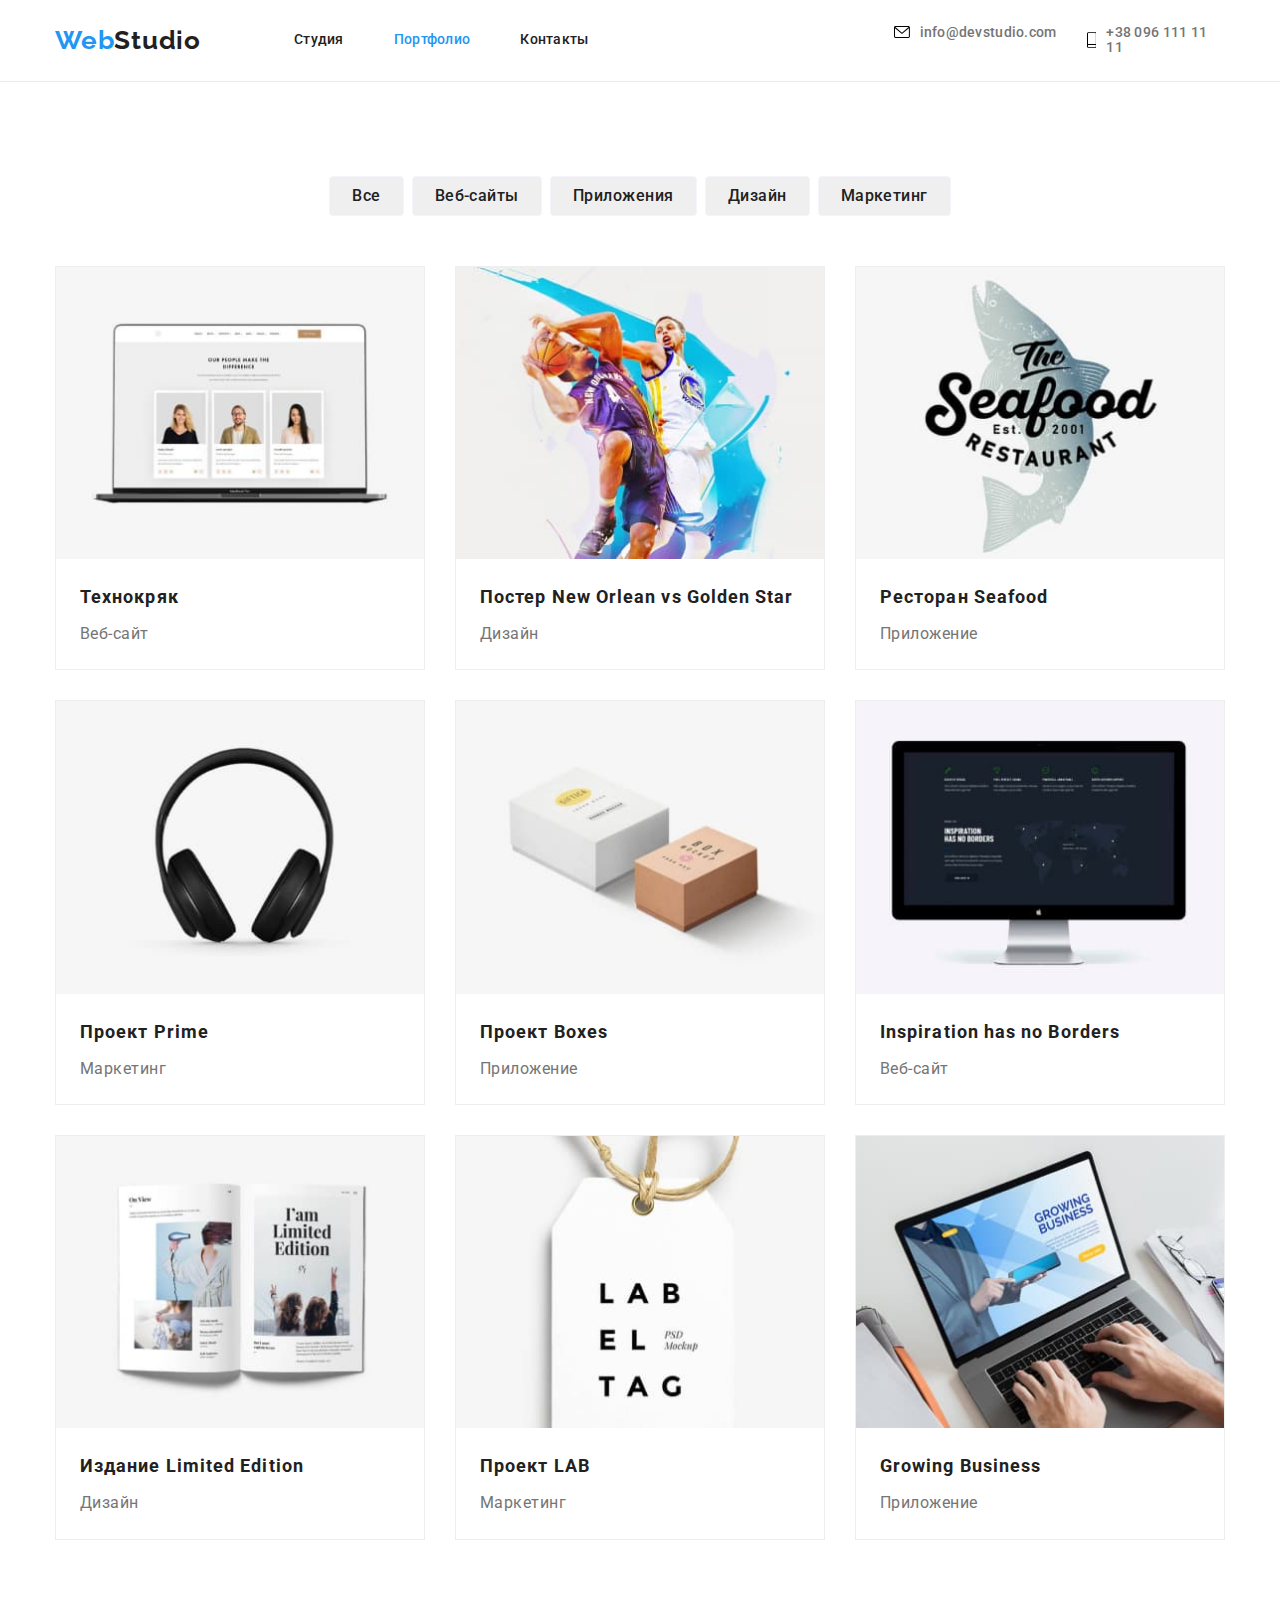
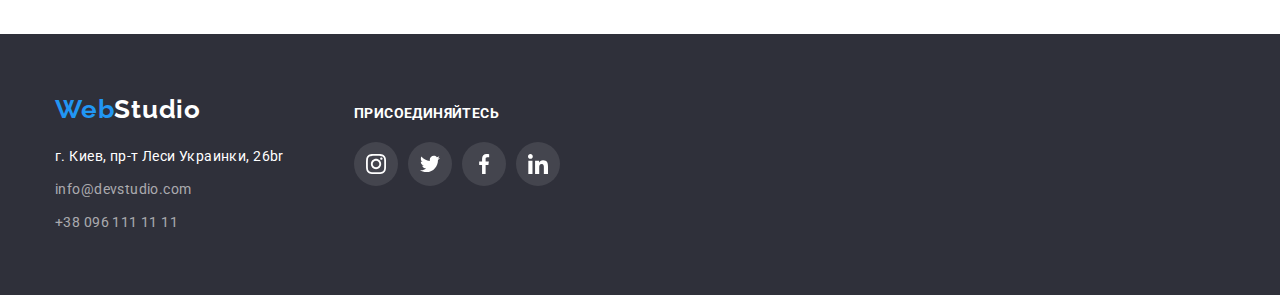
==== portfolio.html @ c90cb627 "добавляет модалку" ====
<!DOCTYPE html>
<html lang="en">
  <head>
    <meta charset="UTF-8" />
    <meta name="viewport" content="width=device-width, initial-scale=1.0" />
    <title>Portfolio</title>
    <link
      rel="stylesheet"
      href="https://cdnjs.cloudflare.com/ajax/libs/modern-normalize/1.0.0/modern-normalize.min.css"
      integrity="sha512-ISS7cAi1PEhQ8jnbJpJZMd29NlhNj4AWYyLOSp2CE/CsHxTCu+r+t0D2yoJudVrd0/8fTVPUVDzY5Tvli75u/g=="
      crossorigin="anonymous"
    />
    <link rel="preconnect" href="https://fonts.gstatic.com" />
    <link
      href="https://fonts.googleapis.com/css2?family=Raleway:wght@700&family=Roboto:wght@400;500;700;900&display=swap"
      rel="stylesheet"
    />
    <link rel="stylesheet" href="./CSS/styles.css" />
  </head>
  <body>
    <!-- Шапка сайта -->
    <header class="header">
      <div class="container header-container">
        <div class="nav-container">
          <a class="header-logo" href="./index.html"><span class="web">Web</span>Studio</a>
          <nav class="nav">
            <ul class="nav-list menu">
              <li class="nav-item">
                <a class="link" href="./index.html">Студия</a>
              </li>
              <li class="nav-item">
                <a class="link current" href="./portfolio.html">Портфолио</a>
              </li>
              <li class="nav-item">
                <a class="link" href="#">Контакты</a>
              </li>
            </ul>
          </nav>
          <ul class="nav-list">
            <li class="mail-phone">
              <a class="link-mail" href="mailto:info@devstudio.com">
              <svg class="icon-mail" width="16" height="12">
                <use href="./images/symbol-defs.svg#icon-mail"></use>
              </svg>
              info@devstudio.com
              </a>
            </li>
            <li class="nav-item">
              <a class="link-phone" href="tel:+380961111111">
                <svg class="icon-phone" width="10" height="16">
                  <use href="./images/symbol-defs.svg#icon-phone"></use>
                </svg>
                +38 096 111 11 11
              </a>
            </li>
          </ul>
        </div>
      </div>
    </header>
    <main>
      <!-- Коллекция -->
      <section class="section">
        <div class="container portfolio-container">
          <h1 class="visually-hidden">Коллекция</h1>
          <ul class="buttons-filter-list">
            <li class="filter-item">
              <button type="button" class="button-filter">Все</button>
            </li>
            <li class="filter-item">
              <button type="button" class="button-filter">Веб-сайты</button>
            </li>
            <li class="filter-item">
              <button type="button" class="button-filter">Приложения</button>
            </li>
            <li class="filter-item">
              <button type="button" class="button-filter">Дизайн</button>
            </li>
            <li class="filter-item">
              <button type="button" class="button-filter">Маркетинг</button>
            </li>
          </ul>
          <ul class="portfolio-list">
            <li class="portfolio-list-item">
              <a class="portfolio-link-item" href="">
                <img src="./images/portfolio/work/work1.jpg" alt="Технокряк" />
                <div class="portfolio-card-name">
                  <h2 class="item-title">Технокряк</h2>
                  <p class="item-text">Веб-сайт</p>
                </div>
              </a>
            </li>
            <li class="portfolio-list-item">
              <a class="portfolio-link-item" href="">
                <img
                  src="./images/portfolio/work/work2.jpg"
                  alt="Постер New Orlean vs Golden Star"
                />
                <div class="portfolio-card-name">
                  <h2 class="item-title">
                    Постер <span lang="en">New Orlean vs Golden Star</span>
                  </h2>
                  <p class="item-text">Дизайн</p>
                </div>
              </a>
            </li>
            <li class="portfolio-list-item">
              <a class="portfolio-link-item" href="">
                <img
                  src="./images/portfolio/work/work3.jpg"
                  alt="Ресторан Seafood"
                />
                <div class="portfolio-card-name">
                  <h2 class="item-title">
                    Ресторан <span lang="en">Seafood</span>
                  </h2>
                  <p class="item-text">Приложение</p>
                </div>
              </a>
            </li>
            <li class="portfolio-list-item">
              <a class="portfolio-link-item" href="">
                <img src="./images/portfolio/work/work4.jpg" alt="Проект Prime" />
                <div class="portfolio-card-name">
                  <h2 class="item-title">Проект <span lang="en">Prime</span></h2>
                  <p class="item-text">Маркетинг</p>
                </div>
              </a>
            </li>
            <li class="portfolio-list-item">
              <a class="portfolio-link-item" href="">
                <img src="./images/portfolio/work/work5.jpg" alt="Проект Boxes" />
                <div class="portfolio-card-name">
                  <h2 class="item-title">Проект <span lang="en">Boxes</span></h2>
                  <p class="item-text">Приложение</p>
                </div>
              </a>
            </li>
            <li class="portfolio-list-item">
              <a class="portfolio-link-item" href="">
                <img
                  src="./images/portfolio/work/work6.jpg"
                  alt="Inspiration has no Borders"
                />
                <div class="portfolio-card-name">
                  <h2 class="item-title">
                  <span lang="en"></span>Inspiration has no Borders
                  </h2>
                  <p class="item-text">Веб-сайт</p>
                </div>
              </a>
            </li>
            <li class="portfolio-list-item">
              <a class="portfolio-link-item" href="">
                <img
                  src="./images/portfolio/work/work7.jpg"
                  alt="Издание Limited Edition"
                />
                <div class="portfolio-card-name">
                  <h2 class="item-title">
                    Издание <span lang="en">Limited Edition</span>
                  </h2>
                  <p class="item-text">Дизайн</p>
                </div>
              </a>
            </li>
            <li class="portfolio-list-item">
              <a class="portfolio-link-item" href="">
                <img src="./images/portfolio/work/work8.jpg" alt="Проект LAB" />
                <div class="portfolio-card-name">
                  <h2 class="item-title">Проект <span lang="en">LAB</span></h2>
                  <p class="item-text">Маркетинг</p>
                </div>
              </a>
            </li>
            <li class="portfolio-list-item">
              <a class="portfolio-link-item" href="">
                <img
                  src="./images/portfolio/work/work9.jpg"
                  alt="Growing Business"
                />
                <div class="portfolio-card-name">
                  <h2 class="item-title">
                    <span lang="en">Growing Business</span>
                  </h2>
                  <p class="item-text">Приложение</p>
                </div>
              </a>
            </li>
          </ul>
        </div>
      </section>
    </main>

    <!-- Футер -->
    <footer class="footer">
      <div class="container footer-container">
        <div class="footer-contacts">
          <a class="footer-logo" href="./index.html">
            <span class="web">Web</span><span class="logo-white">Studio</span>
          </a>
          <address class="address">
            г. Киев, пр-т Леси Украинки, 26br <br />
            <a class="footer-link" href="mailto:info@devstudio.com">info@devstudio.com</a><br />
            <a class="footer-link" href="tel:+380961111111">+38 096 111 11 11</a>
          </address>
        </div>
        <div class="footer-socials">
          <h2 class="footer-title">Присоединяйтесь</h2>
          <ul class="socials-list-footer">
            <li class="socials-item-footer">
              <a class="socials-link-footer" href="www.instagram.com">
                <svg class="socials-icon-footer" width="20" height="20">
                  <use href="./images/symbol-defs.svg#icon-instagram"></use>
                </svg>
              </a>
            </li>
            <li class="socials-item-footer">
              <a class="socials-link-footer" href="https://twitter.com">
                <svg class="socials-icon-footer" width="20" height="20">
                  <use href="./images/symbol-defs.svg#icon-twitter"></use>
                </svg>
              </a>
            </li>
            <li class="socials-item-footer">
              <a class="socials-link-footer" href="https://facebook.com">
                <svg class="socials-icon-footer" width="20" height="20">
                  <use href="./images/symbol-defs.svg#icon-facebook"></use>
                </svg>
              </a>
            </li>
            <li class="socials-item-footer">
              <a class="socials-link-footer" href="https://linkedin.com">
                <svg class="socials-icon-footer" width="20" height="20">
                  <use href="./images/symbol-defs.svg#icon-linkedin"></use>
                </svg>
              </a>
            </li>
          </ul>
        </div>
      </div>
    </footer>
  </body>
</html>
---- CSS/styles.css ----
:root {
  --primary-text-color: #212121;
  --secondary-text-color: #757575;
  --primary-white-color: #ffffff;
  --secondary-black-color: #2f303a;
  --accent-color: #2196f3;
}

html {
  box-sizing: border-box;
}

*,
*::before,
*::after {
  box-sizing: inherit;
}

h1,
h2,
h3,
h4,
h5,
h6,
p {
  margin-top: 0;
}

body {
  color: var(--primary-text-color);
  background-color: var(--primary-white-color);
  font-family: "Roboto", sans-serif;
  margin: 0;
}

a {
  text-decoration: none;
  color: var(--secondary-text-color);
  margin: 0;
  padding: 0;
}

address {
  font-style: inherit;
}

ul {
  margin-top: 0;
  margin-bottom: 0;
  padding: 0;
  list-style-type: none;
}

img {
  display: block;
  max-width: 100%;
  height: auto;
}

.visually-hidden {
  position: absolute !important;
  clip: rect(1px 1px 1px 1px);
  clip: rect(1px, 1px, 1px, 1px);
  padding: 0 !important;
  border: 0 !important;
  height: 1px !important;
  width: 1px !important;
  overflow: hidden;
}

.container {
  width: 1200px;
  padding-left: 15px;
  padding-right: 15px;
  margin-right: auto;
  margin-left: auto;
  align-content: center;
  vertical-align: baseline;
}

.section {
  padding-top: 94px;
  padding-bottom: 94px;
}

/* Header (Шапка) */

.header {
  border-bottom:  1px solid #ECECEC;
}

.header-container {
  display: flex;
  justify-content: space-between;
}

.header-logo {
  margin: 25px 93px 25px 0px;
  font-weight: 700;
  font-size: 26px;
  line-height: 1.19;
  letter-spacing: 0.03em;
  color: var(--primary-text-color);
  font-family: "Raleway", sans-serif;
}

.web {
  color: var(--accent-color);
}

.nav-container {
  display: flex;
  align-items: center;
}

.nav-list.menu {
  margin-right: 305px;
}

.nav-list {
  display: flex;
  font-weight: 500;
  font-size: 14px;
  line-height: 1.14;
  letter-spacing: 0.02em;
  list-style: none;
  text-decoration: none;
}

.nav-item:not(:last-child) {
  margin-right: 50px;
}

.nav-item .link {
  color: var(--primary-text-color);
}

.nav-list .link:hover,
.nav-list .link:focus {
  color: var(--accent-color);
}

.nav-list .link-mail:hover,
.nav-list .link-mail:focus {
  color: var(--accent-color);
}

.nav-list .link-phone:hover,
.nav-list .link-phone:focus {
  color: var(--accent-color);
}

.nav-list .link.current {
  color: var(--accent-color);
}

.link-mail,
.link-phone {
  display: inline-flex;
  align-items: center;
}

.mail-phone {
  margin-right: 30px;
}

.icon-mail {
 margin-right: 10px; 
}

.icon-phone {
  margin-right: 10px; 
 }

 .link-mail:hover .icon-mail,
 .link-mail:focus .icon-mail {
   fill: var(--accent-color);
 }

 .link-phone:hover .icon-phone,
 .link-phone:focus .icon-phone {
   fill: var(--accent-color);
 }

/* Hero (Герой) */

.hero {
  background: #C4C4C4;
  text-align: center;
  padding: 200px 0;
}

.hero-overlay {
  height: 600px;
  max-width: 1600px;
  margin-left: auto;
  margin-right: auto;
  background-image: linear-gradient( rgba(47, 48, 58, 0.4), rgba(47, 48, 58, 0.4)), url(../images/studio/hero/Img.jpg);
  background-repeat: no-repeat;
  background-size: cover;
  background-position: center;
}

.hero-title {
  color: var(--primary-white-color);
  font-weight: 900;
  font-size: 44px;
  line-height: 1.36;
  text-align: center;
  letter-spacing: 0.06em;
  text-transform: uppercase;
  margin-bottom: 30px;
}

.button {
  font-family: var(--primary-text-color);
  width: 200px;
  height: 50px;
  font-weight: 700;
  font-size: 16px;
  line-height: 1.88;
  letter-spacing: 0.06em;
  background: #2196f3;
  border: 1px solid var(--accent-color);
  border-radius: 4px;
  color: #ffffff;
  font-family: "Roboto", sans-serif;
  cursor: pointer;
  align-items: center;
  text-align: center;
  justify-content: center;
}

.overlay {
  position: fixed;

  top: 0;
  left: 0;
  width: 100%;
  height: 100%;
  background: rgba(0, 0, 0, 0.2);

}

/* Features (Особенности) */

.section-features {
  padding-bottom: 0;
}

.features-list {
  display: flex;
  list-style: none;
  
}

.features-item {
  width: calc((100% - 90px) / 4);
}

.features-item:not(:last-child) {
  margin-right: 30px;
}

.features-item::before {
  display: block;
  content: "";
  height: 120px;
  background: #F5F4FA;
  border-radius: 4px;
  margin-bottom: 30px;
}

.icon-antena::before {
  background-image: url("../images/icons/icons-features/antenna.svg");
  background-repeat: no-repeat;
  background-position: center;
}

.icon-clock::before{
  background-image: url("../images/icons/icons-features/clock.svg");
  background-repeat: no-repeat;
  background-position: center;
}

.icon-diagram::before{
  background-image: url("../images/icons/icons-features/diagram.svg");
  background-repeat: no-repeat;
  background-position: center;
}

.icon-astronaut::before{
  background-image: url("../images/icons/icons-features/astronaut.svg");
  background-repeat: no-repeat;
  background-position: center;
}

.features-icons-item {
  display: block;
  width: 65px;
  height: 70px;
  padding: 0;
  border: none;
}

.features-title-item {
  margin-bottom: 10px;
  font-weight: 700;
  font-size: 14px;
  line-height: 1.14;
  letter-spacing: 0.03em;
  color: var(--primary-text-color);
  text-transform: uppercase;
}

.features-text {
  font-weight: 400;
  font-size: 14px;
  line-height: 1.71;
  letter-spacing: 0.03em;
  color: var(--secondary-text-color);
}

/* Advantage (Преимущества) */

.section.section-advantages {
  margin-top: 0px;
}

.advantages-title {
  margin-bottom: 50px;
  font-weight: 700;
  font-size: 36px;
  line-height: 1.16;
  letter-spacing: 0.03em;
  color: var(--primary-text-color);
  text-align: center;
}

.advantages-list {
  display: flex;
  list-style: none;
}

.advantages-item {
  width: calc((100% - 60px) / 3);
}

.advantages-item:not(:last-child) {
  margin-right: 30px;
}

/* Team (Команда) */

.team-list {
  display: flex;
}

.info-worker {
  padding: 30px 32px;
}

.team-item {
  width: calc((100% - 90px) / 4);
  background: #ffffff;
  box-shadow: 0px 1px 3px rgba(0, 0, 0, 0.12), 0px 1px 1px rgba(0, 0, 0, 0.14),
    0px 2px 1px rgba(0, 0, 0, 0.2);
  border-radius: 0px 0px 4px 4px;
}

.team-item:not(:last-child) {
  margin-right: 30px;
}

.team-title {
  margin-bottom: 50px;
  font-weight: 700;
  font-size: 36px;
  line-height: 1.16;
  letter-spacing: 0.03em;
  color: var(--primary-text-color);
  text-align: center;
}

.photo-title {
  margin-bottom: 10px;
  font-weight: 500;
  font-size: 16px;
  line-height: 1.19;
  letter-spacing: 0.03em;
  color: var(--primary-text-color);
  text-align: center;
}

.photo-text {
  margin-bottom: 16px;
  font-weight: 400;
  font-size: 16px;
  line-height: 1.19;
  letter-spacing: 0.03em;
  color: var(--secondary-text-color);
  text-align: center;
}

.team-list {
  list-style: none;
}

.section-team {
  background-color: #f5f4fa;
}

/* Социальные сети */

.socials-list {
  display: flex;
  justify-content: center;
}

.social-item {
  justify-content: center;
}

.socials-item {
  width: calc((100% - 30px) / 4);
}

.socials-item:not(:last-child) {
  margin-right: 10px;
}

.socials-link {
  display: flex;
  justify-content: center;
  align-items: center;
  height: 44px;
  width: 44px;
  background: #FFFFFF;
  background-position: center;
  border-radius: 50%;
  border: none;
  
}

.socials-link:hover,
.socials-link:focus {
  background: #2196F3; 
}

.socials-icon {
  fill: #afb1b8;
}

.socials-link:hover .socials-icon,
.socials-link:focus .socials-icon {
  fill: var(--primary-white-color);
}

/* Постоянные клиенты */

.clients-title {
  margin-bottom: 50px;
  font-weight: 700;
  font-size: 36px;
  line-height: 1.16;
  letter-spacing: 0.03em;
  color: var(--primary-text-color);
  text-align: center;
}

.clients-list {
  display: flex;
  justify-content: space-between;
}

.clients-logo {
  justify-content: center;
  display: inline-flex;
  align-items: center;
  /* display: inline-block; */
  width: 170px;
  height: 90px;
  border: 1px solid #AFB1B8;
  box-sizing: border-box;
  border-radius: 4px;
}

.clients-logo:hover .logo-icon,
.clients-logo:focus .logo-icon {
  fill: var(--accent-color);
}

.clients-logo:hover,
.clients-logo:focus {
  border-color: var(--accent-color);
}


.logo-icon {
  fill: #afb1b8
}

/* footer (Подвал) */

.footer {
  padding-top: 60px;
  padding-bottom: 60px;
  background-color: var(--secondary-black-color);
}

.footer-container {
  display: flex;
}

.footer-logo {
  display: inline-block;
  margin-bottom: 20px;
  font-weight: 700;
  font-size: 26px;
  line-height: 1.19;
  letter-spacing: 0.03em;
  font-family: "Raleway", sans-serif;
}

.web {
  color: var(--accent-color);
}

.logo-white {
  color: #ffffff;
}

.address {
  font-weight: 400;
  font-size: 14px;
  line-height: 1.71;
  letter-spacing: 0.03em;
  color: #ffffff;
}

.footer-link {
  display: inline-block;
  margin-top: 9px;
  color: rgba(255, 255, 255, 0.6);
}

.footer-socials {
  margin-left: 70px;
}

.footer-title {
  margin-top: 12px;
  margin-bottom: 20px;
  font-weight: bold;
  font-size: 14px;
  line-height: 1.14;
  letter-spacing: 0.03em;
  text-transform: uppercase;
  color: #FFFFFF;

}

.socials-list-footer {
  display: flex;
  justify-content: center;
}
  
.socials-link-footer {
  display: flex;
  justify-content: center;
  align-items: center;
  height: 44px;
  width: 44px;
  background-position: center;
  border-radius: 50%;
  border: none;
  background: rgba(255, 255, 255, 0.1);
}

.socials-link-footer:hover,
.socials-link-footer:focus {
  background: #2196F3; 
}

.socials-icon-footer {
  fill: var(--primary-white-color);
}


.socials-item-footer:not(:last-child) {
  margin-right: 10px;
}

/* Portfolio */
  

.buttons-filter-list {
  display: flex;
  justify-content: center;
  margin-bottom: 50px;
}

.filter-item:not(:last-child) {
  margin-right: 8px;
}

.button-filter {
  display: inline-block;
  padding: 6px 22px;
  font-weight: 500;
  font-size: 16px;
  line-height: 1.6;
  letter-spacing: 0.03em;
  font-family: inherit;
  color: var(--primary-text-color);
  border: 1px solid #f5f4fa;
  border-radius: 4px;
  font-family: "Roboto", sans-serif;
}

.button-filter:hover,
.button-filter:focus {
  background-color: var(--accent-color);
  color: var(--primary-white-color);
}

/* Карточки портфолио */

.portfolio-container {
  padding-left: 15px;
  padding-right: 15px;
  margin-left: auto;
  margin-right: auto;
}

.portfolio-list {
  width: 1200;
  display: flex;
  flex-wrap: wrap;
}

.portfolio-list-item {
  width: 370px;
  width: 33.3333%;
  width: calc((100% - 60px) / 3);
  margin-right: 30px;
  border: 1px solid #EEEEEE;
}

.portfolio-list-item:nth-child(3n) {
  margin-right: 0;
}

.portfolio-list-item:nth-child(-n + 6) {
  margin-bottom: 30px;
}

.portfolio-link-item {
  display: block;
}

.portfolio-link-item:hover,
.portfolio-link-item:focus {
  box-shadow: 0px 1px 1px rgba(0, 0, 0, 0.12), 0px 4px 4px rgba(0, 0, 0, 0.06), 1px 4px 6px rgba(0, 0, 0, 0.16);
}

.portfolio-card-name {
  padding: 20px 24px;
}


.item-title {
  font-weight: 700;
  font-size: 18px;
  line-height: 2;
  letter-spacing: 0.06em;
  color: var(--primary-text-color);
  margin-bottom: 4px;
}

.item-text {
  font-weight: 400;
  font-size: 16px;
  line-height: 1.9;
  letter-spacing: 0.03em;
  color: #757575;
  margin: 0;
}
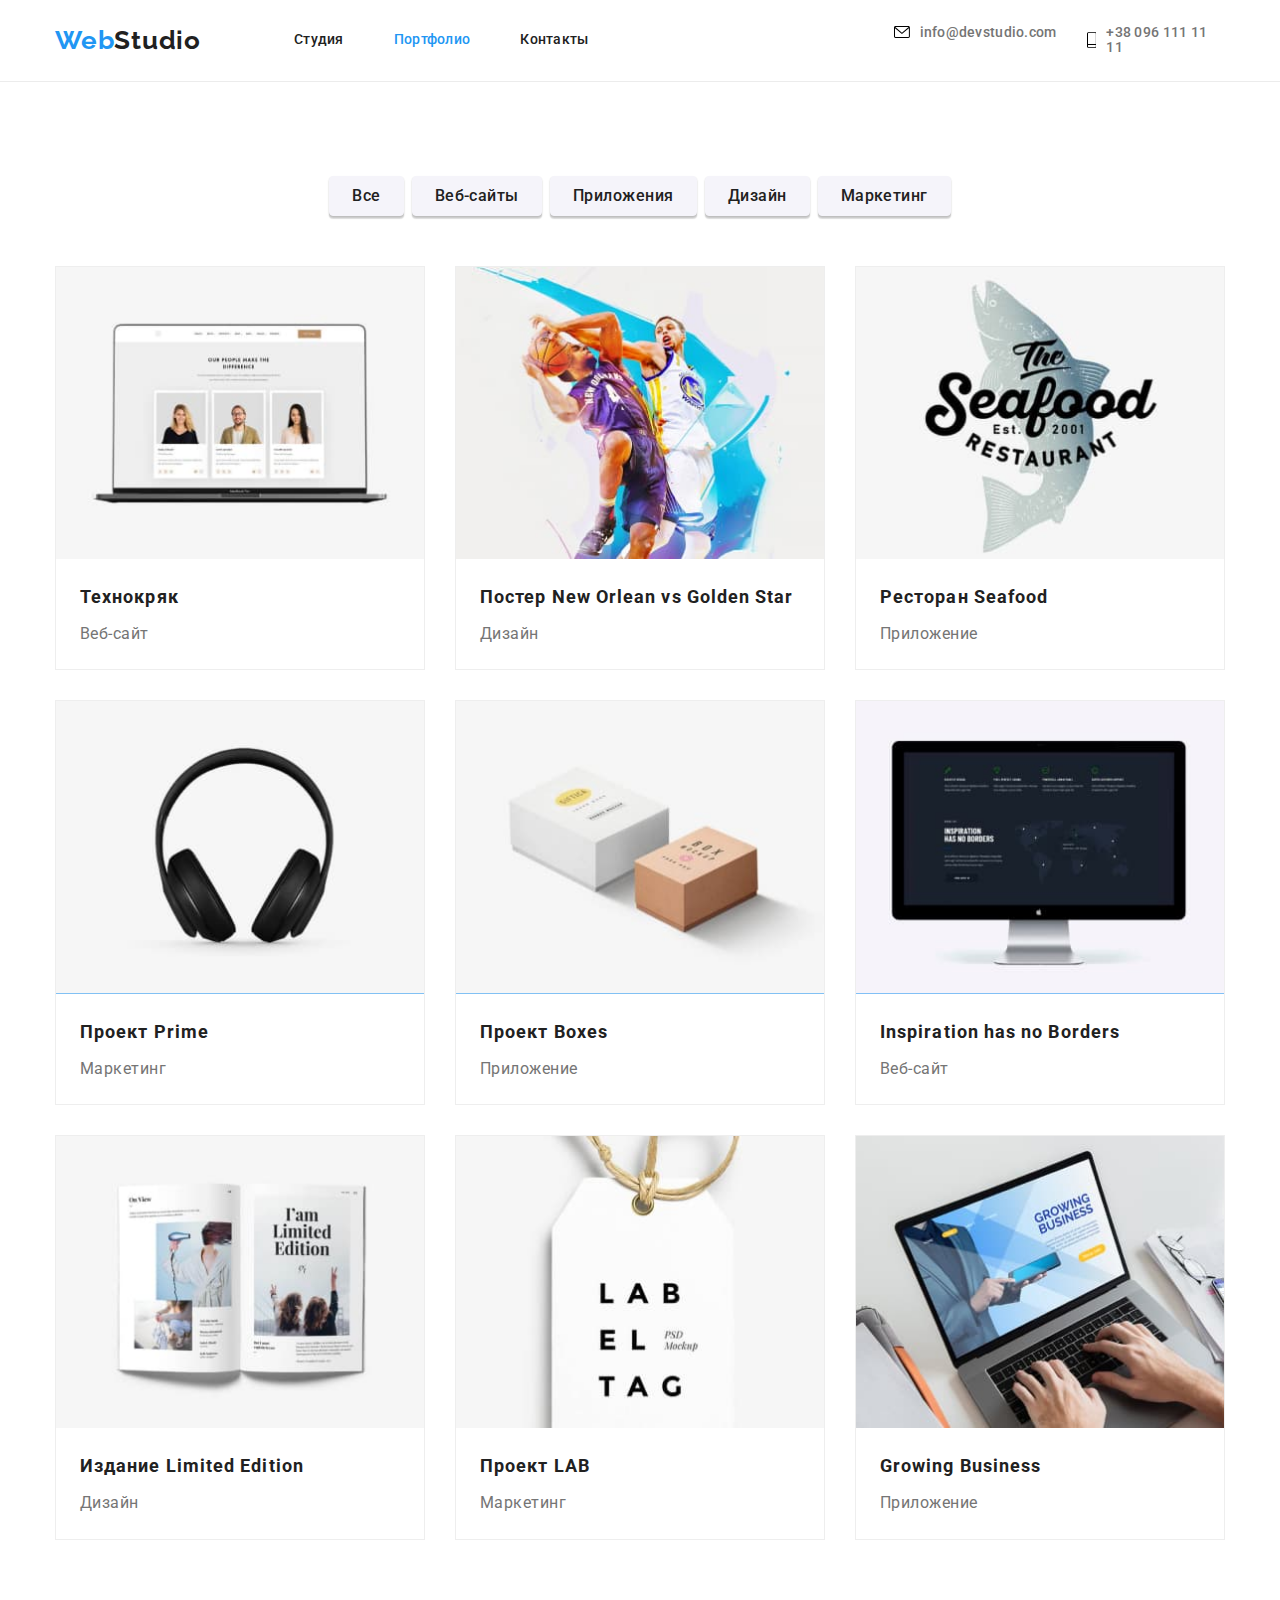
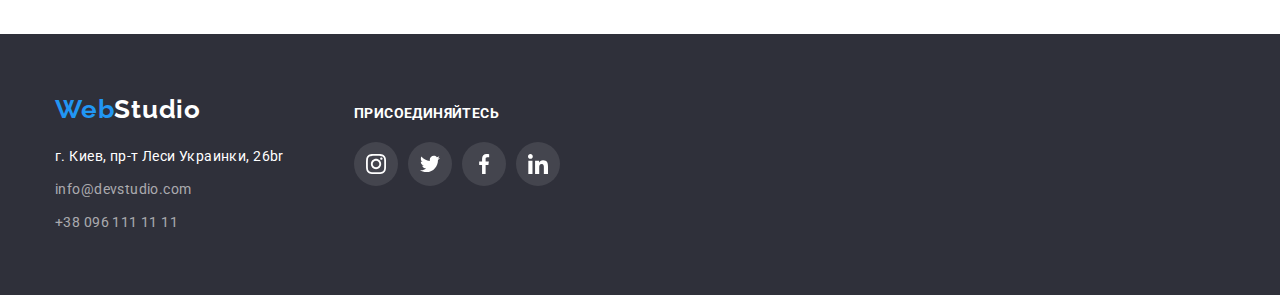
==== commit 65815355: "Добавляет overlay для Портфолио" ====
--- a/portfolio.html
+++ b/portfolio.html
@@ -79,10 +79,15 @@
               <button type="button" class="button-filter">Маркетинг</button>
             </li>
           </ul>
-          <ul class="portfolio-list">
-            <li class="portfolio-list-item">
-              <a class="portfolio-link-item" href="">
-                <img src="./images/portfolio/work/work1.jpg" alt="Технокряк" />
+          <ul class="portfolio-list portfolio">
+            <li class="portfolio-list-item">
+              <a class="portfolio-link-item" href="">
+                <div class="portfolio-card">
+                  <img src="./images/portfolio/work/work1.jpg" alt="Технокряк" />
+                  <div class="portfolio-overlay">
+                    <p class="text-overlay">Технокряк это современная площадка распространения коронавируса. Компании используют эту платформу для цифрового шпионажа и атак на защищённые сервера конкурентов.</p>
+                  </div>
+                </div>
                 <div class="portfolio-card-name">
                   <h2 class="item-title">Технокряк</h2>
                   <p class="item-text">Веб-сайт</p>
@@ -91,10 +96,13 @@
             </li>
             <li class="portfolio-list-item">
               <a class="portfolio-link-item" href="">
-                <img
-                  src="./images/portfolio/work/work2.jpg"
-                  alt="Постер New Orlean vs Golden Star"
-                />
+                <div class="portfolio-card">
+                  <img src="./images/portfolio/work/work2.jpg" 
+                  alt="Постер New Orlean vs Golden Star" />
+                  <div class="portfolio-overlay">
+                    <p class="text-overlay">Технокряк это современная площадка распространения коронавируса. Компании используют эту платформу для цифрового шпионажа и атак на защищённые сервера конкурентов.</p>
+                  </div>
+                </div>
                 <div class="portfolio-card-name">
                   <h2 class="item-title">
                     Постер <span lang="en">New Orlean vs Golden Star</span>
@@ -105,10 +113,13 @@
             </li>
             <li class="portfolio-list-item">
               <a class="portfolio-link-item" href="">
-                <img
-                  src="./images/portfolio/work/work3.jpg"
-                  alt="Ресторан Seafood"
-                />
+                <div class="portfolio-card">
+                  <img src="./images/portfolio/work/work3.jpg"
+                  alt="Ресторан Seafood" />
+                  <div class="portfolio-overlay">
+                    <p class="text-overlay">Технокряк это современная площадка распространения коронавируса. Компании используют эту платформу для цифрового шпионажа и атак на защищённые сервера конкурентов.</p>
+                  </div>
+                </div>
                 <div class="portfolio-card-name">
                   <h2 class="item-title">
                     Ресторан <span lang="en">Seafood</span>
@@ -119,7 +130,13 @@
             </li>
             <li class="portfolio-list-item">
               <a class="portfolio-link-item" href="">
-                <img src="./images/portfolio/work/work4.jpg" alt="Проект Prime" />
+                <div class="portfolio-card">
+                  <img src="./images/portfolio/work/work4.jpg" 
+                  alt="Проект Prime" />
+                  <div class="portfolio-overlay">
+                    <p class="text-overlay">Технокряк это современная площадка распространения коронавируса. Компании используют эту платформу для цифрового шпионажа и атак на защищённые сервера конкурентов.</p>
+                  </div>
+                </div>
                 <div class="portfolio-card-name">
                   <h2 class="item-title">Проект <span lang="en">Prime</span></h2>
                   <p class="item-text">Маркетинг</p>
@@ -128,7 +145,13 @@
             </li>
             <li class="portfolio-list-item">
               <a class="portfolio-link-item" href="">
-                <img src="./images/portfolio/work/work5.jpg" alt="Проект Boxes" />
+                <div class="portfolio-card">
+                  <img src="./images/portfolio/work/work5.jpg" 
+                  alt="Проект Boxes" />
+                  <div class="portfolio-overlay">
+                    <p class="text-overlay">Технокряк это современная площадка распространения коронавируса. Компании используют эту платформу для цифрового шпионажа и атак на защищённые сервера конкурентов.</p>
+                  </div>
+                </div>
                 <div class="portfolio-card-name">
                   <h2 class="item-title">Проект <span lang="en">Boxes</span></h2>
                   <p class="item-text">Приложение</p>
@@ -137,10 +160,15 @@
             </li>
             <li class="portfolio-list-item">
               <a class="portfolio-link-item" href="">
-                <img
+                <div class="portfolio-card">
+                  <img
                   src="./images/portfolio/work/work6.jpg"
                   alt="Inspiration has no Borders"
-                />
+                  />
+                  <div class="portfolio-overlay">
+                    <p class="text-overlay">Технокряк это современная площадка распространения коронавируса. Компании используют эту платформу для цифрового шпионажа и атак на защищённые сервера конкурентов.</p>
+                  </div>
+                </div>
                 <div class="portfolio-card-name">
                   <h2 class="item-title">
                   <span lang="en"></span>Inspiration has no Borders
@@ -151,10 +179,15 @@
             </li>
             <li class="portfolio-list-item">
               <a class="portfolio-link-item" href="">
-                <img
+                <div class="portfolio-card">
+                  <img
                   src="./images/portfolio/work/work7.jpg"
                   alt="Издание Limited Edition"
-                />
+                  />
+                  <div class="portfolio-overlay">
+                    <p class="text-overlay">Технокряк это современная площадка распространения коронавируса. Компании используют эту платформу для цифрового шпионажа и атак на защищённые сервера конкурентов.</p>
+                  </div>
+                </div>
                 <div class="portfolio-card-name">
                   <h2 class="item-title">
                     Издание <span lang="en">Limited Edition</span>
@@ -165,7 +198,12 @@
             </li>
             <li class="portfolio-list-item">
               <a class="portfolio-link-item" href="">
-                <img src="./images/portfolio/work/work8.jpg" alt="Проект LAB" />
+                <div class="portfolio-card">
+                  <img src="./images/portfolio/work/work8.jpg" alt="Проект LAB" />
+                  <div class="portfolio-overlay">
+                    <p class="text-overlay">Технокряк это современная площадка распространения коронавируса. Компании используют эту платформу для цифрового шпионажа и атак на защищённые сервера конкурентов.</p>
+                  </div>
+                </div>
                 <div class="portfolio-card-name">
                   <h2 class="item-title">Проект <span lang="en">LAB</span></h2>
                   <p class="item-text">Маркетинг</p>
@@ -174,10 +212,15 @@
             </li>
             <li class="portfolio-list-item">
               <a class="portfolio-link-item" href="">
-                <img
+                <div class="portfolio-card">
+                  <img
                   src="./images/portfolio/work/work9.jpg"
                   alt="Growing Business"
-                />
+                  />
+                  <div class="portfolio-overlay">
+                    <p class="text-overlay">Технокряк это современная площадка распространения коронавируса. Компании используют эту платформу для цифрового шпионажа и атак на защищённые сервера конкурентов.</p>
+                  </div>
+                </div>
                 <div class="portfolio-card-name">
                   <h2 class="item-title">
                     <span lang="en">Growing Business</span>
@@ -241,3 +284,22 @@
     </footer>
   </body>
 </html>
+
+
+<!-- <ul class="portfolio-list portfolio-menu">
+  <li class="portfolio-list-item menu-item">
+    <a class="portfolio-link-item menu-link" href="">
+      <img src="./images/portfolio/work/work1.jpg" alt="Технокряк" />
+      <div class="portfolio-card-name">
+        <h2 class="item-title">Технокряк</h2>
+        <p class="item-text">Веб-сайт</p>
+      </div>
+    </a>
+    <ul class="submenu">
+      <li class="submenu-item">
+        <a href="submenu-link">Технокряк это современная площадка распространения коронавируса. Компании используют эту платформу для цифрового шпионажа и атак на защищённые сервера конкурентов.</a>
+         <p class="submenu-text"> -->
+        <!-- </p> -->
+      <!-- </li>
+    </ul>
+  </li> --> --- a/CSS/styles.css
+++ b/CSS/styles.css
@@ -231,7 +231,7 @@
   justify-content: center;
 }
 
-.overlay {
+.backdrop {
   position: fixed;
 
   top: 0;
@@ -240,6 +240,40 @@
   height: 100%;
   background: rgba(0, 0, 0, 0.2);
 
+}
+
+.modal {
+  min-height: 581px;
+  min-width: 528px;
+
+  transform: translate(-50%, -50%);
+  position: absolute;
+  top: 50%;
+  left: 50%;
+
+  background-color: #FFFFFF;
+}
+
+.close-modal {
+  position: absolute;
+
+  right: 0;
+
+  margin-top: 8px;
+  margin-right: 8px;
+  width: 30px;
+  height: 30px;
+  border-radius: 50%;
+
+  background: #FFFFFF;
+  border: 1px solid rgba(0, 0, 0, 0.1);
+  box-sizing: border-box;
+
+}
+
+.backdrop.is-hidden {
+  opacity: 0;
+  pointer-events: none;
 }
 
 /* Features (Особенности) */
@@ -616,12 +650,15 @@
   border: 1px solid #f5f4fa;
   border-radius: 4px;
   font-family: "Roboto", sans-serif;
+  box-shadow: 0px 3px 1px rgba(0, 0, 0, 0.1), 0px 1px 2px rgba(0, 0, 0, 0.08), 0px 2px 2px rgba(0, 0, 0, 0.12);
+  background: #F5F4FA;
 }
 
 .button-filter:hover,
 .button-filter:focus {
   background-color: var(--accent-color);
   color: var(--primary-white-color);
+  border-color: var(--accent-color);
 }
 
 /* Карточки портфолио */
@@ -668,7 +705,6 @@
   padding: 20px 24px;
 }
 
-
 .item-title {
   font-weight: 700;
   font-size: 18px;
@@ -686,3 +722,35 @@
   color: #757575;
   margin: 0;
 }
+
+.portfolio-card {
+  position: relative;
+  overflow: hidden;
+}
+ 
+.portfolio-overlay {
+  position: absolute;
+
+  padding: 63px 23px;
+  top: 0;
+  left: 0;
+  width: 100%;
+  height: 100%;
+  background: rgba(33, 150, 243, 0.9);
+
+  transform: translateY(100%);
+  transition: transform 250ms cubic-bezier(0.4, 0, 0.2, 1);
+} 
+
+.text-overlay {
+  margin: 0;
+  font-size: 18px;
+  line-height: 1.56;
+  letter-spacing: 0.03em;
+  color: #FFFFFF;
+
+}
+
+.portfolio-link-item:hover .portfolio-overlay {
+  transform: translateY(0);
+}
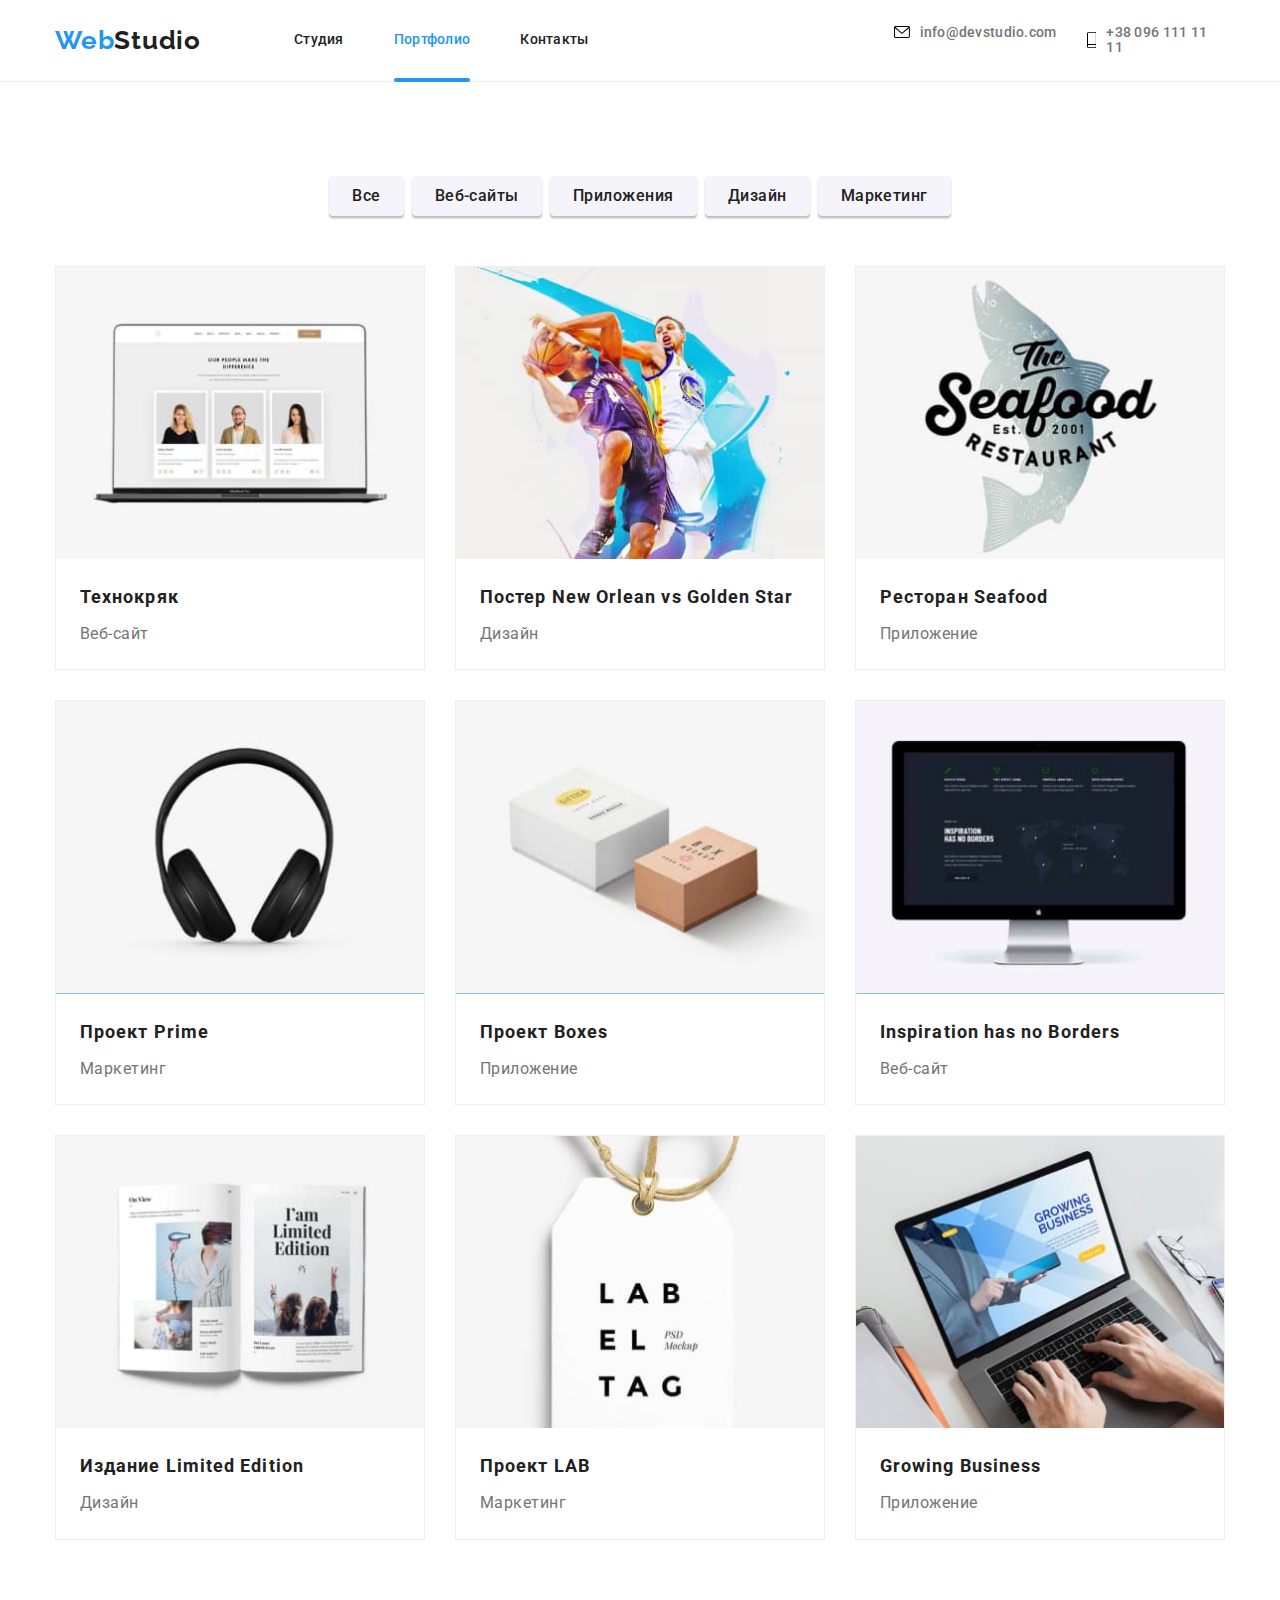
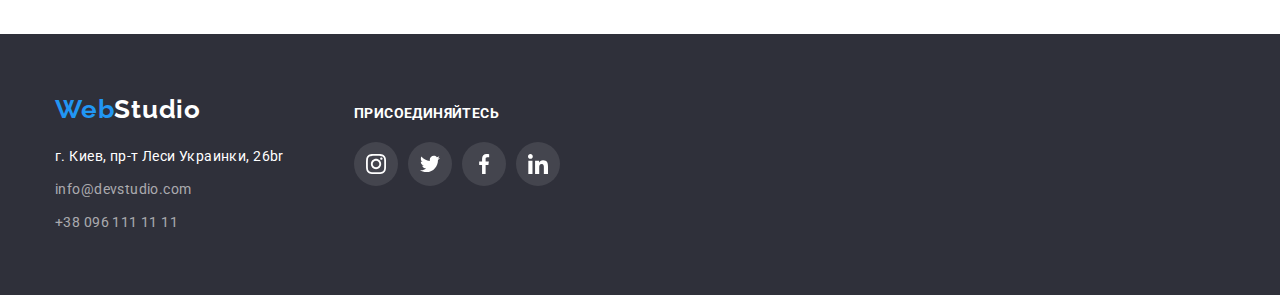
==== commit 1b84239c: "Добавляет фон Преимущество и анимация" ====
--- a/portfolio.html
+++ b/portfolio.html
@@ -29,7 +29,7 @@
                 <a class="link" href="./index.html">Студия</a>
               </li>
               <li class="nav-item">
-                <a class="link current" href="./portfolio.html">Портфолио</a>
+                <a class="link current line" href="./portfolio.html">Портфолио</a>
               </li>
               <li class="nav-item">
                 <a class="link" href="#">Контакты</a>
--- a/CSS/styles.css
+++ b/CSS/styles.css
@@ -127,6 +127,10 @@
   text-decoration: none;
 }
 
+.nav-item {
+  position: relative;
+}
+
 .nav-item:not(:last-child) {
   margin-right: 50px;
 }
@@ -138,16 +142,19 @@
 .nav-list .link:hover,
 .nav-list .link:focus {
   color: var(--accent-color);
+  transition: 250ms cubic-bezier(0.4, 0, 0.2, 1);
 }
 
 .nav-list .link-mail:hover,
 .nav-list .link-mail:focus {
   color: var(--accent-color);
+  transition: 250ms cubic-bezier(0.4, 0, 0.2, 1);
 }
 
 .nav-list .link-phone:hover,
 .nav-list .link-phone:focus {
   color: var(--accent-color);
+  transition: 250ms cubic-bezier(0.4, 0, 0.2, 1);
 }
 
 .nav-list .link.current {
@@ -175,11 +182,24 @@
  .link-mail:hover .icon-mail,
  .link-mail:focus .icon-mail {
    fill: var(--accent-color);
+   transition: 250ms cubic-bezier(0.4, 0, 0.2, 1);
  }
 
  .link-phone:hover .icon-phone,
  .link-phone:focus .icon-phone {
    fill: var(--accent-color);
+   transition: 250ms cubic-bezier(0.4, 0, 0.2, 1);
+ }
+
+.line::after {
+  content: "";
+  position: absolute;
+  display: block;
+  width: 100%;
+  height: 4px;
+  bottom: -34px;
+  border-radius: 2px;
+  background: #2196F3;
  }
 
 /* Hero (Герой) */
@@ -377,12 +397,40 @@
 }
 
 .advantages-item {
+  position: relative;
   width: calc((100% - 60px) / 3);
 }
 
 .advantages-item:not(:last-child) {
   margin-right: 30px;
 }
+
+.label::before {
+  display: flex;
+  content: "";
+  position: absolute;
+  width: 100%;
+  height: 70px;
+  background: rgba(47, 48, 58, 0.8);
+  bottom: 0;
+}
+
+.label-text {
+  position: absolute;
+  width: 100%;
+  font-weight: bold;
+  font-size: 14px;
+  line-height: 1.14;
+  text-align: center;
+  letter-spacing: 0.03em;
+  text-transform: uppercase;
+  color: #FFFFFF;
+  padding-top: 27px;
+  padding-bottom: 27px;
+  bottom: 0;
+  margin: 0;
+}
+
 
 /* Team (Команда) */
 
@@ -478,7 +526,8 @@
 
 .socials-link:hover,
 .socials-link:focus {
-  background: #2196F3; 
+  background: #2196F3;
+  transition: 250ms cubic-bezier(0.4, 0, 0.2, 1); 
 }
 
 .socials-icon {
@@ -522,11 +571,13 @@
 .clients-logo:hover .logo-icon,
 .clients-logo:focus .logo-icon {
   fill: var(--accent-color);
+  transition: 250ms cubic-bezier(0.4, 0, 0.2, 1);
 }
 
 .clients-logo:hover,
 .clients-logo:focus {
   border-color: var(--accent-color);
+  transition: 250ms cubic-bezier(0.4, 0, 0.2, 1);
 }
 
 
@@ -613,7 +664,8 @@
 
 .socials-link-footer:hover,
 .socials-link-footer:focus {
-  background: #2196F3; 
+  background: #2196F3;
+  transition: 250ms cubic-bezier(0.4, 0, 0.2, 1); 
 }
 
 .socials-icon-footer {
@@ -659,6 +711,7 @@
   background-color: var(--accent-color);
   color: var(--primary-white-color);
   border-color: var(--accent-color);
+  transition: 250ms cubic-bezier(0.4, 0, 0.2, 1);
 }
 
 /* Карточки портфолио */
